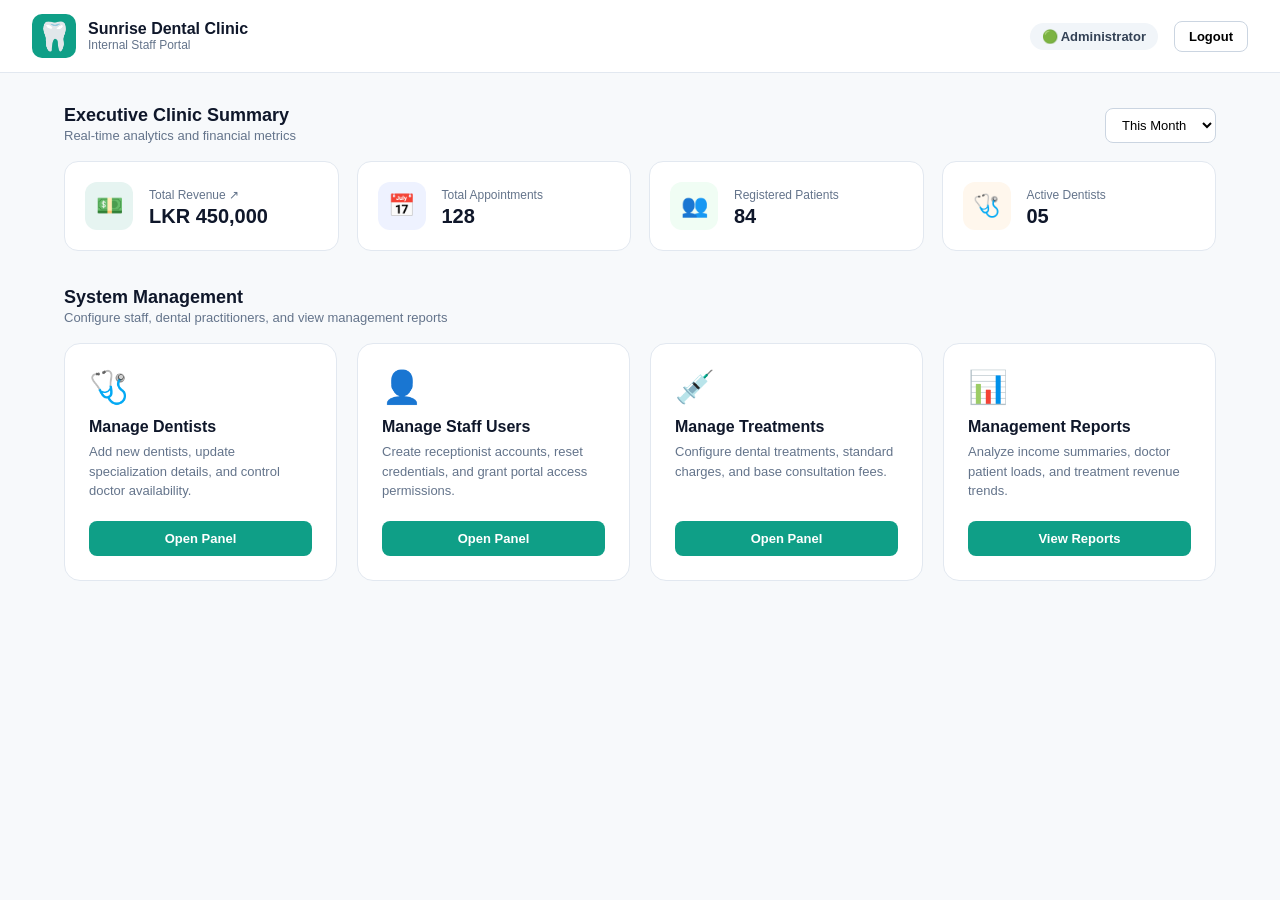
==== src/main/webapp/admin/dashboard.html @ 81b938ea "Admin dashboard UI" ====
<!DOCTYPE html>
<html lang="en">
<head>
    <meta charset="UTF-8">
    <meta name="viewport" content="width=device-width, initial-scale=1.0">
    <title>Admin Dashboard - Sunrise Dental Clinic</title>
    <link rel="stylesheet" href="../css/admin-dashboard.css">
</head>
<body>

<!-- Top Navigation Bar -->
<nav class="navbar">
    <div class="nav-brand">
        <span class="logo-icon">🦷</span>
        <div>
            <h2>Sunrise Dental Clinic</h2>
            <p>Internal Staff Portal</p>
        </div>
    </div>
    <div class="nav-right">
        <span class="user-badge">🟢 Administrator</span>
        <button class="btn-logout" onclick="window.location.href='../index.html'">Logout</button>
    </div>
</nav>

<div class="dashboard-container">

    <!-- Section 1: Executive KPI Summary -->
    <div class="section-header">
        <div>
            <h2>Executive Clinic Summary</h2>
            <p>Real-time analytics and financial metrics</p>
        </div>
        <div class="filter-box">
            <select id="analyticsFilter">
                <option value="today">Today</option>
                <option value="week">This Week</option>
                <option value="month" selected>This Month</option>
                <option value="all">All Time</option>
            </select>
        </div>
    </div>

    <div class="kpi-grid">
        <!-- Total Revenue Card (Clickable to open management reports) -->
        <div class="kpi-card clickable" onclick="window.location.href='management-reports.html'">
            <div class="kpi-icon revenue">💵</div>
            <div class="kpi-info">
                <span>Total Revenue ↗</span>
                <h3>LKR 450,000</h3>
            </div>
        </div>

        <div class="kpi-card">
            <div class="kpi-icon appointments">📅</div>
            <div class="kpi-info">
                <span>Total Appointments</span>
                <h3>128</h3>
            </div>
        </div>

        <div class="kpi-card">
            <div class="kpi-icon patients">👥</div>
            <div class="kpi-info">
                <span>Registered Patients</span>
                <h3>84</h3>
            </div>
        </div>

        <div class="kpi-card">
            <div class="kpi-icon dentists">🩺</div>
            <div class="kpi-info">
                <span>Active Dentists</span>
                <h3>05</h3>
            </div>
        </div>
    </div>

    <!-- Section 2: Management Controls -->
    <div class="section-header" style="margin-top: 36px;">
        <div>
            <h2>System Management</h2>
            <p>Configure staff, dental practitioners, and view management reports</p>
        </div>
    </div>

    <div class="action-grid">
        <div class="action-card">
            <div class="action-icon">🩺</div>
            <h3>Manage Dentists</h3>
            <p>Add new dentists, update specialization details, and control doctor availability.</p>
            <button class="btn-action" onclick="window.location.href='manage-dentists.html'">Open Panel</button>
        </div>

        <div class="action-card">
            <div class="action-icon">👤</div>
            <h3>Manage Staff Users</h3>
            <p>Create receptionist accounts, reset credentials, and grant portal access permissions.</p>
            <button class="btn-action" onclick="window.location.href='manage-staff.html'">Open Panel</button>
        </div>

        <div class="action-card">
            <div class="action-icon">💉</div>
            <h3>Manage Treatments</h3>
            <p>Configure dental treatments, standard charges, and base consultation fees.</p>
            <button class="btn-action" onclick="window.location.href='manage-treatments.html'">Open Panel</button>
        </div>

        <!-- 4th Action Card added for Reports -->
        <div class="action-card">
            <div class="action-icon">📊</div>
            <h3>Management Reports</h3>
            <p>Analyze income summaries, doctor patient loads, and treatment revenue trends.</p>
            <button class="btn-action" onclick="window.location.href='management-reports.html'">View Reports</button>
        </div>
    </div>

</div>

</body>
</html>
---- src/main/webapp/css/admin-dashboard.css ----
* {
    margin: 0;
    padding: 0;
    box-sizing: border-box;
    font-family: 'Inter', -apple-system, BlinkMacSystemFont, 'Segoe UI', Roboto, sans-serif;
}

body {
    background-color: #f7f9fb;
    color: #0f172a;
}

/* Navbar Styling */
.navbar {
    background-color: #ffffff;
    border-bottom: 1px solid #e2e8f0;
    padding: 14px 32px;
    display: flex;
    justify-content: space-between;
    align-items: center;
}

.nav-brand {
    display: flex;
    align-items: center;
    gap: 12px;
}

.logo-icon {
    font-size: 28px;
    background: #0f9f87;
    color: white;
    width: 44px;
    height: 44px;
    border-radius: 10px;
    display: flex;
    align-items: center;
    justify-content: center;
}

.nav-brand h2 {
    font-size: 16px;
    font-weight: 700;
}

.nav-brand p {
    font-size: 12px;
    color: #64748b;
}

.nav-right {
    display: flex;
    align-items: center;
    gap: 16px;
}

.user-badge {
    background-color: #f1f5f9;
    padding: 6px 12px;
    border-radius: 20px;
    font-size: 13px;
    font-weight: 600;
    color: #334155;
}

.btn-logout {
    background: transparent;
    border: 1px solid #cbd5e1;
    padding: 7px 14px;
    border-radius: 8px;
    font-size: 13px;
    font-weight: 600;
    cursor: pointer;
    transition: background-color 0.2s;
}

.btn-logout:hover {
    background-color: #f1f5f9;
}

/* Main Container */
.dashboard-container {
    max-width: 1200px;
    margin: 32px auto;
    padding: 0 24px;
}

.section-header {
    display: flex;
    justify-content: space-between;
    align-items: flex-end;
    margin-bottom: 18px;
}

.section-header h2 {
    font-size: 18px;
    font-weight: 700;
}

.section-header p {
    font-size: 13px;
    color: #64748b;
    margin-top: 2px;
}

.filter-box select {
    padding: 8px 12px;
    border: 1px solid #cbd5e1;
    border-radius: 8px;
    font-size: 13px;
    outline: none;
    background-color: #ffffff;
    cursor: pointer;
}

/* KPI Summary Section */
.kpi-grid {
    display: grid;
    grid-template-columns: repeat(auto-fit, minmax(240px, 1fr));
    gap: 18px;
}

.kpi-card {
    background: #ffffff;
    padding: 20px;
    border-radius: 14px;
    border: 1px solid #e2e8f0;
    display: flex;
    align-items: center;
    gap: 16px;
}

/* Clickable KPI Card Interactive States */
.kpi-card.clickable {
    cursor: pointer;
    transition: transform 0.2s ease, box-shadow 0.2s ease, border-color 0.2s ease;
}

.kpi-card.clickable:hover {
    transform: translateY(-2px);
    box-shadow: 0 8px 20px rgba(15, 159, 135, 0.12);
    border-color: #0f9f87;
}

.kpi-icon {
    width: 48px;
    height: 48px;
    border-radius: 12px;
    display: flex;
    align-items: center;
    justify-content: center;
    font-size: 22px;
}

.kpi-icon.revenue { background-color: #e6f4f1; }
.kpi-icon.appointments { background-color: #eef2ff; }
.kpi-icon.patients { background-color: #f0fdf4; }
.kpi-icon.dentists { background-color: #fff7ed; }

.kpi-info span {
    font-size: 12px;
    color: #64748b;
    font-weight: 500;
}

.kpi-info h3 {
    font-size: 20px;
    font-weight: 700;
    color: #0f172a;
    margin-top: 2px;
}

/* Action Cards Section */
.action-grid {
    display: grid;
    grid-template-columns: repeat(auto-fit, minmax(250px, 1fr));
    gap: 20px;
}

.action-card {
    background: #ffffff;
    padding: 24px;
    border-radius: 16px;
    border: 1px solid #e2e8f0;
    display: flex;
    flex-direction: column;
    transition: transform 0.2s ease, box-shadow 0.2s ease;
}

.action-card:hover {
    transform: translateY(-2px);
    box-shadow: 0 10px 24px rgba(15, 23, 42, 0.06);
}

.action-icon {
    font-size: 32px;
    margin-bottom: 12px;
}

.action-card h3 {
    font-size: 16px;
    font-weight: 700;
    margin-bottom: 6px;
}

.action-card p {
    font-size: 13px;
    color: #64748b;
    line-height: 1.5;
    margin-bottom: 20px;
    flex-grow: 1;
}

.btn-action {
    background-color: #0f9f87;
    color: white;
    border: none;
    padding: 10px 16px;
    border-radius: 8px;
    font-size: 13px;
    font-weight: 600;
    cursor: pointer;
    transition: background-color 0.2s;
}

.btn-action:hover {
    background-color: #0d8a75;
}
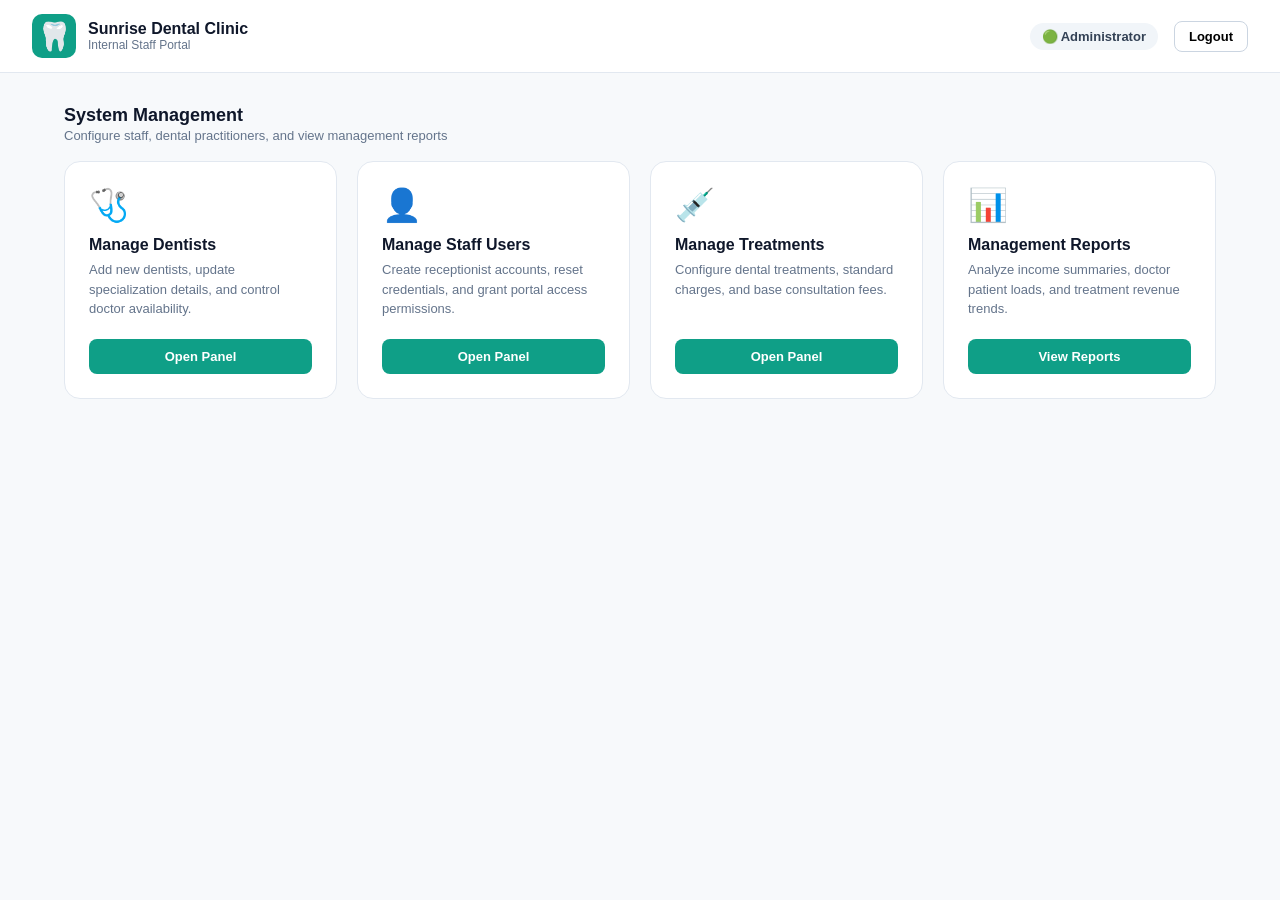
==== commit 49180edd: "update admin and receptionist dashboard UI pages" ====
--- a/src/main/webapp/admin/dashboard.html
+++ b/src/main/webapp/admin/dashboard.html
@@ -25,59 +25,8 @@
 
 <div class="dashboard-container">
 
-    <!-- Section 1: Executive KPI Summary -->
+    <!-- Management Controls -->
     <div class="section-header">
-        <div>
-            <h2>Executive Clinic Summary</h2>
-            <p>Real-time analytics and financial metrics</p>
-        </div>
-        <div class="filter-box">
-            <select id="analyticsFilter">
-                <option value="today">Today</option>
-                <option value="week">This Week</option>
-                <option value="month" selected>This Month</option>
-                <option value="all">All Time</option>
-            </select>
-        </div>
-    </div>
-
-    <div class="kpi-grid">
-        <!-- Total Revenue Card (Clickable to open management reports) -->
-        <div class="kpi-card clickable" onclick="window.location.href='management-reports.html'">
-            <div class="kpi-icon revenue">💵</div>
-            <div class="kpi-info">
-                <span>Total Revenue ↗</span>
-                <h3>LKR 450,000</h3>
-            </div>
-        </div>
-
-        <div class="kpi-card">
-            <div class="kpi-icon appointments">📅</div>
-            <div class="kpi-info">
-                <span>Total Appointments</span>
-                <h3>128</h3>
-            </div>
-        </div>
-
-        <div class="kpi-card">
-            <div class="kpi-icon patients">👥</div>
-            <div class="kpi-info">
-                <span>Registered Patients</span>
-                <h3>84</h3>
-            </div>
-        </div>
-
-        <div class="kpi-card">
-            <div class="kpi-icon dentists">🩺</div>
-            <div class="kpi-info">
-                <span>Active Dentists</span>
-                <h3>05</h3>
-            </div>
-        </div>
-    </div>
-
-    <!-- Section 2: Management Controls -->
-    <div class="section-header" style="margin-top: 36px;">
         <div>
             <h2>System Management</h2>
             <p>Configure staff, dental practitioners, and view management reports</p>
@@ -106,7 +55,6 @@
             <button class="btn-action" onclick="window.location.href='manage-treatments.html'">Open Panel</button>
         </div>
 
-        <!-- 4th Action Card added for Reports -->
         <div class="action-card">
             <div class="action-icon">📊</div>
             <h3>Management Reports</h3>
